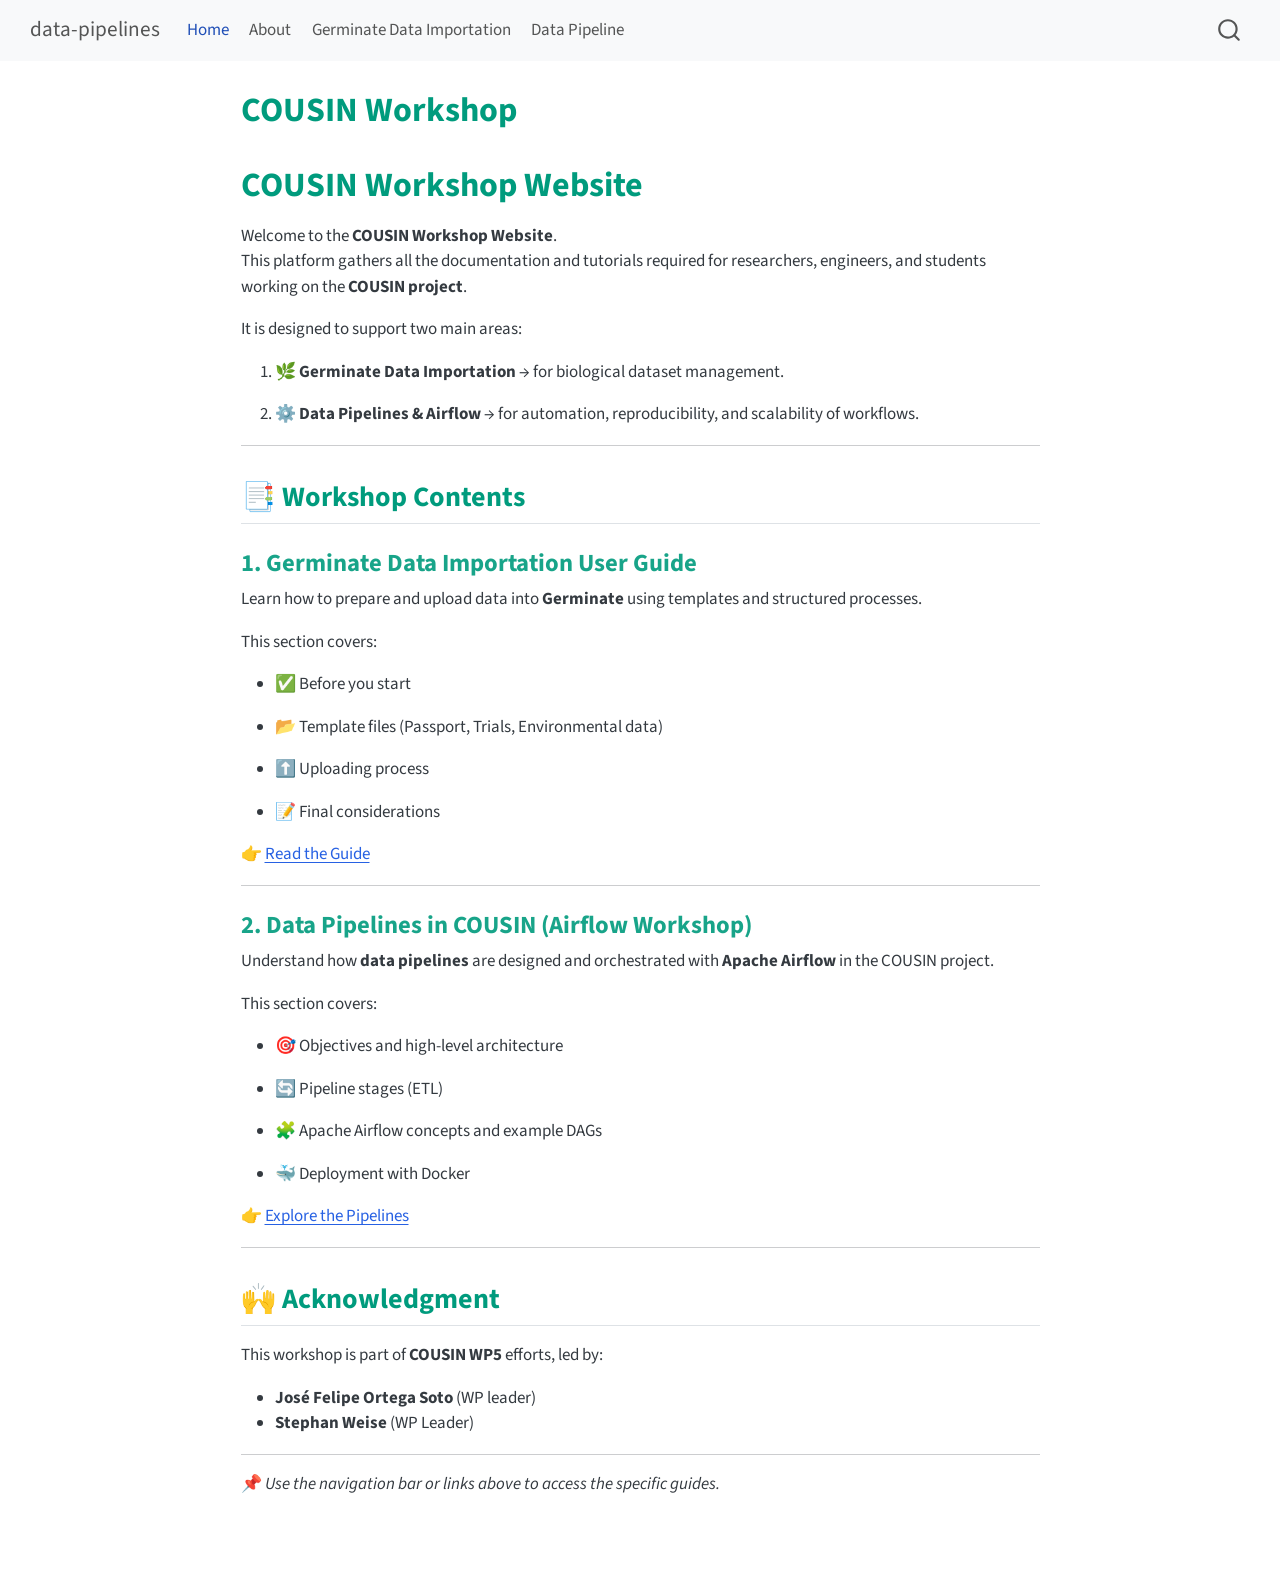
==== index.html @ 31f5e8e0 "Built site for gh-pages" ====
<!DOCTYPE html>
<html xmlns="http://www.w3.org/1999/xhtml" lang="en" xml:lang="en"><head>

<meta charset="utf-8">
<meta name="generator" content="quarto-1.4.554">

<meta name="viewport" content="width=device-width, initial-scale=1.0, user-scalable=yes">


<title>data-pipelines - COUSIN Workshop</title>
<style>
code{white-space: pre-wrap;}
span.smallcaps{font-variant: small-caps;}
div.columns{display: flex; gap: min(4vw, 1.5em);}
div.column{flex: auto; overflow-x: auto;}
div.hanging-indent{margin-left: 1.5em; text-indent: -1.5em;}
ul.task-list{list-style: none;}
ul.task-list li input[type="checkbox"] {
  width: 0.8em;
  margin: 0 0.8em 0.2em -1em; /* quarto-specific, see https://github.com/quarto-dev/quarto-cli/issues/4556 */ 
  vertical-align: middle;
}
</style>


<script src="site_libs/quarto-nav/quarto-nav.js"></script>
<script src="site_libs/quarto-nav/headroom.min.js"></script>
<script src="site_libs/clipboard/clipboard.min.js"></script>
<script src="site_libs/quarto-search/autocomplete.umd.js"></script>
<script src="site_libs/quarto-search/fuse.min.js"></script>
<script src="site_libs/quarto-search/quarto-search.js"></script>
<meta name="quarto:offset" content="./">
<script src="site_libs/quarto-html/quarto.js"></script>
<script src="site_libs/quarto-html/popper.min.js"></script>
<script src="site_libs/quarto-html/tippy.umd.min.js"></script>
<script src="site_libs/quarto-html/anchor.min.js"></script>
<link href="site_libs/quarto-html/tippy.css" rel="stylesheet">
<link href="site_libs/quarto-html/quarto-syntax-highlighting.css" rel="stylesheet" id="quarto-text-highlighting-styles">
<script src="site_libs/bootstrap/bootstrap.min.js"></script>
<link href="site_libs/bootstrap/bootstrap-icons.css" rel="stylesheet">
<link href="site_libs/bootstrap/bootstrap.min.css" rel="stylesheet" id="quarto-bootstrap" data-mode="light">
<script id="quarto-search-options" type="application/json">{
  "location": "navbar",
  "copy-button": false,
  "collapse-after": 3,
  "panel-placement": "end",
  "type": "overlay",
  "limit": 50,
  "keyboard-shortcut": [
    "f",
    "/",
    "s"
  ],
  "show-item-context": false,
  "language": {
    "search-no-results-text": "No results",
    "search-matching-documents-text": "matching documents",
    "search-copy-link-title": "Copy link to search",
    "search-hide-matches-text": "Hide additional matches",
    "search-more-match-text": "more match in this document",
    "search-more-matches-text": "more matches in this document",
    "search-clear-button-title": "Clear",
    "search-text-placeholder": "",
    "search-detached-cancel-button-title": "Cancel",
    "search-submit-button-title": "Submit",
    "search-label": "Search"
  }
}</script>


<link rel="stylesheet" href="styles.css">
</head>

<body class="nav-fixed fullcontent">

<div id="quarto-search-results"></div>
  <header id="quarto-header" class="headroom fixed-top">
    <nav class="navbar navbar-expand-lg " data-bs-theme="dark">
      <div class="navbar-container container-fluid">
      <div class="navbar-brand-container mx-auto">
    <a class="navbar-brand" href="./index.html">
    <span class="navbar-title">data-pipelines</span>
    </a>
  </div>
            <div id="quarto-search" class="" title="Search"></div>
          <button class="navbar-toggler" type="button" data-bs-toggle="collapse" data-bs-target="#navbarCollapse" aria-controls="navbarCollapse" aria-expanded="false" aria-label="Toggle navigation" onclick="if (window.quartoToggleHeadroom) { window.quartoToggleHeadroom(); }">
  <span class="navbar-toggler-icon"></span>
</button>
          <div class="collapse navbar-collapse" id="navbarCollapse">
            <ul class="navbar-nav navbar-nav-scroll me-auto">
  <li class="nav-item">
    <a class="nav-link active" href="./index.html" aria-current="page"> 
<span class="menu-text">Home</span></a>
  </li>  
  <li class="nav-item">
    <a class="nav-link" href="./about.html"> 
<span class="menu-text">About</span></a>
  </li>  
  <li class="nav-item">
    <a class="nav-link" href="./germinate/index.html"> 
<span class="menu-text">Germinate Data Importation</span></a>
  </li>  
  <li class="nav-item">
    <a class="nav-link" href="./pipeline/index.html"> 
<span class="menu-text">Data Pipeline</span></a>
  </li>  
</ul>
          </div> <!-- /navcollapse -->
          <div class="quarto-navbar-tools">
</div>
      </div> <!-- /container-fluid -->
    </nav>
</header>
<!-- content -->
<div id="quarto-content" class="quarto-container page-columns page-rows-contents page-layout-article page-navbar">
<!-- sidebar -->
<!-- margin-sidebar -->
    
<!-- main -->
<main class="content" id="quarto-document-content">

<header id="title-block-header" class="quarto-title-block default">
<div class="quarto-title">
<h1 class="title">COUSIN Workshop</h1>
</div>



<div class="quarto-title-meta">

    
  
    
  </div>
  


</header>


<section id="cousin-workshop-website" class="level1">
<h1>COUSIN Workshop Website</h1>
<p>Welcome to the <strong>COUSIN Workshop Website</strong>.<br>
This platform gathers all the documentation and tutorials required for researchers, engineers, and students working on the <strong>COUSIN project</strong>.</p>
<p>It is designed to support two main areas:</p>
<ol type="1">
<li><p>🌿 <strong>Germinate Data Importation</strong> → for biological dataset management.</p></li>
<li><p>⚙️ <strong>Data Pipelines &amp; Airflow</strong> → for automation, reproducibility, and scalability of workflows.</p></li>
</ol>
<hr>
<section id="workshop-contents" class="level2">
<h2 class="anchored" data-anchor-id="workshop-contents">📑 Workshop Contents</h2>
<section id="germinate-data-importation-user-guide" class="level3">
<h3 class="anchored" data-anchor-id="germinate-data-importation-user-guide">1. Germinate Data Importation User Guide</h3>
<p>Learn how to prepare and upload data into <strong>Germinate</strong> using templates and structured processes.</p>
<p>This section covers:</p>
<ul>
<li><p>✅ Before you start</p></li>
<li><p>📂 Template files (Passport, Trials, Environmental data)</p></li>
<li><p>⬆️ Uploading process</p></li>
<li><p>📝 Final considerations</p></li>
</ul>
<p>👉 <a href="https://cousin-he.github.io/data-pipelines/germinate/">Read the Guide</a></p>
<hr>
</section>
<section id="data-pipelines-in-cousin-airflow-workshop" class="level3">
<h3 class="anchored" data-anchor-id="data-pipelines-in-cousin-airflow-workshop">2. Data Pipelines in COUSIN (Airflow Workshop)</h3>
<p>Understand how <strong>data pipelines</strong> are designed and orchestrated with <strong>Apache Airflow</strong> in the COUSIN project.</p>
<p>This section covers:</p>
<ul>
<li><p>🎯 Objectives and high-level architecture</p></li>
<li><p>🔄 Pipeline stages (ETL)</p></li>
<li><p>🧩 Apache Airflow concepts and example DAGs</p></li>
<li><p>🐳 Deployment with Docker</p></li>
</ul>
<p>👉 <a href="https://cousin-he.github.io/data-pipelines/pipeline/">Explore the Pipelines</a></p>
<hr>
</section>
</section>
<section id="acknowledgment" class="level2">
<h2 class="anchored" data-anchor-id="acknowledgment">🙌 Acknowledgment</h2>
<p>This workshop is part of <strong>COUSIN WP5</strong> efforts, led by:</p>
<ul>
<li><strong>José Felipe Ortega Soto</strong> (WP leader)</li>
<li><strong>Stephan Weise</strong> (WP Leader)</li>
</ul>
<hr>
<p>📌 <em>Use the navigation bar or links above to access the specific guides.</em></p>


</section>
</section>

</main> <!-- /main -->
<script id="quarto-html-after-body" type="application/javascript">
window.document.addEventListener("DOMContentLoaded", function (event) {
  const toggleBodyColorMode = (bsSheetEl) => {
    const mode = bsSheetEl.getAttribute("data-mode");
    const bodyEl = window.document.querySelector("body");
    if (mode === "dark") {
      bodyEl.classList.add("quarto-dark");
      bodyEl.classList.remove("quarto-light");
    } else {
      bodyEl.classList.add("quarto-light");
      bodyEl.classList.remove("quarto-dark");
    }
  }
  const toggleBodyColorPrimary = () => {
    const bsSheetEl = window.document.querySelector("link#quarto-bootstrap");
    if (bsSheetEl) {
      toggleBodyColorMode(bsSheetEl);
    }
  }
  toggleBodyColorPrimary();  
  const icon = "";
  const anchorJS = new window.AnchorJS();
  anchorJS.options = {
    placement: 'right',
    icon: icon
  };
  anchorJS.add('.anchored');
  const isCodeAnnotation = (el) => {
    for (const clz of el.classList) {
      if (clz.startsWith('code-annotation-')) {                     
        return true;
      }
    }
    return false;
  }
  const clipboard = new window.ClipboardJS('.code-copy-button', {
    text: function(trigger) {
      const codeEl = trigger.previousElementSibling.cloneNode(true);
      for (const childEl of codeEl.children) {
        if (isCodeAnnotation(childEl)) {
          childEl.remove();
        }
      }
      return codeEl.innerText;
    }
  });
  clipboard.on('success', function(e) {
    // button target
    const button = e.trigger;
    // don't keep focus
    button.blur();
    // flash "checked"
    button.classList.add('code-copy-button-checked');
    var currentTitle = button.getAttribute("title");
    button.setAttribute("title", "Copied!");
    let tooltip;
    if (window.bootstrap) {
      button.setAttribute("data-bs-toggle", "tooltip");
      button.setAttribute("data-bs-placement", "left");
      button.setAttribute("data-bs-title", "Copied!");
      tooltip = new bootstrap.Tooltip(button, 
        { trigger: "manual", 
          customClass: "code-copy-button-tooltip",
          offset: [0, -8]});
      tooltip.show();    
    }
    setTimeout(function() {
      if (tooltip) {
        tooltip.hide();
        button.removeAttribute("data-bs-title");
        button.removeAttribute("data-bs-toggle");
        button.removeAttribute("data-bs-placement");
      }
      button.setAttribute("title", currentTitle);
      button.classList.remove('code-copy-button-checked');
    }, 1000);
    // clear code selection
    e.clearSelection();
  });
    var localhostRegex = new RegExp(/^(?:http|https):\/\/localhost\:?[0-9]*\//);
    var mailtoRegex = new RegExp(/^mailto:/);
      var filterRegex = new RegExp("https:\/\/cousin-he\.github\.io\/data-templates-workshop\/");
    var isInternal = (href) => {
        return filterRegex.test(href) || localhostRegex.test(href) || mailtoRegex.test(href);
    }
    // Inspect non-navigation links and adorn them if external
 	var links = window.document.querySelectorAll('a[href]:not(.nav-link):not(.navbar-brand):not(.toc-action):not(.sidebar-link):not(.sidebar-item-toggle):not(.pagination-link):not(.no-external):not([aria-hidden]):not(.dropdown-item):not(.quarto-navigation-tool)');
    for (var i=0; i<links.length; i++) {
      const link = links[i];
      if (!isInternal(link.href)) {
        // undo the damage that might have been done by quarto-nav.js in the case of
        // links that we want to consider external
        if (link.dataset.originalHref !== undefined) {
          link.href = link.dataset.originalHref;
        }
      }
    }
  function tippyHover(el, contentFn, onTriggerFn, onUntriggerFn) {
    const config = {
      allowHTML: true,
      maxWidth: 500,
      delay: 100,
      arrow: false,
      appendTo: function(el) {
          return el.parentElement;
      },
      interactive: true,
      interactiveBorder: 10,
      theme: 'quarto',
      placement: 'bottom-start',
    };
    if (contentFn) {
      config.content = contentFn;
    }
    if (onTriggerFn) {
      config.onTrigger = onTriggerFn;
    }
    if (onUntriggerFn) {
      config.onUntrigger = onUntriggerFn;
    }
    window.tippy(el, config); 
  }
  const noterefs = window.document.querySelectorAll('a[role="doc-noteref"]');
  for (var i=0; i<noterefs.length; i++) {
    const ref = noterefs[i];
    tippyHover(ref, function() {
      // use id or data attribute instead here
      let href = ref.getAttribute('data-footnote-href') || ref.getAttribute('href');
      try { href = new URL(href).hash; } catch {}
      const id = href.replace(/^#\/?/, "");
      const note = window.document.getElementById(id);
      if (note) {
        return note.innerHTML;
      } else {
        return "";
      }
    });
  }
  const xrefs = window.document.querySelectorAll('a.quarto-xref');
  const processXRef = (id, note) => {
    // Strip column container classes
    const stripColumnClz = (el) => {
      el.classList.remove("page-full", "page-columns");
      if (el.children) {
        for (const child of el.children) {
          stripColumnClz(child);
        }
      }
    }
    stripColumnClz(note)
    if (id === null || id.startsWith('sec-')) {
      // Special case sections, only their first couple elements
      const container = document.createElement("div");
      if (note.children && note.children.length > 2) {
        container.appendChild(note.children[0].cloneNode(true));
        for (let i = 1; i < note.children.length; i++) {
          const child = note.children[i];
          if (child.tagName === "P" && child.innerText === "") {
            continue;
          } else {
            container.appendChild(child.cloneNode(true));
            break;
          }
        }
        if (window.Quarto?.typesetMath) {
          window.Quarto.typesetMath(container);
        }
        return container.innerHTML
      } else {
        if (window.Quarto?.typesetMath) {
          window.Quarto.typesetMath(note);
        }
        return note.innerHTML;
      }
    } else {
      // Remove any anchor links if they are present
      const anchorLink = note.querySelector('a.anchorjs-link');
      if (anchorLink) {
        anchorLink.remove();
      }
      if (window.Quarto?.typesetMath) {
        window.Quarto.typesetMath(note);
      }
      // TODO in 1.5, we should make sure this works without a callout special case
      if (note.classList.contains("callout")) {
        return note.outerHTML;
      } else {
        return note.innerHTML;
      }
    }
  }
  for (var i=0; i<xrefs.length; i++) {
    const xref = xrefs[i];
    tippyHover(xref, undefined, function(instance) {
      instance.disable();
      let url = xref.getAttribute('href');
      let hash = undefined; 
      if (url.startsWith('#')) {
        hash = url;
      } else {
        try { hash = new URL(url).hash; } catch {}
      }
      if (hash) {
        const id = hash.replace(/^#\/?/, "");
        const note = window.document.getElementById(id);
        if (note !== null) {
          try {
            const html = processXRef(id, note.cloneNode(true));
            instance.setContent(html);
          } finally {
            instance.enable();
            instance.show();
          }
        } else {
          // See if we can fetch this
          fetch(url.split('#')[0])
          .then(res => res.text())
          .then(html => {
            const parser = new DOMParser();
            const htmlDoc = parser.parseFromString(html, "text/html");
            const note = htmlDoc.getElementById(id);
            if (note !== null) {
              const html = processXRef(id, note);
              instance.setContent(html);
            } 
          }).finally(() => {
            instance.enable();
            instance.show();
          });
        }
      } else {
        // See if we can fetch a full url (with no hash to target)
        // This is a special case and we should probably do some content thinning / targeting
        fetch(url)
        .then(res => res.text())
        .then(html => {
          const parser = new DOMParser();
          const htmlDoc = parser.parseFromString(html, "text/html");
          const note = htmlDoc.querySelector('main.content');
          if (note !== null) {
            // This should only happen for chapter cross references
            // (since there is no id in the URL)
            // remove the first header
            if (note.children.length > 0 && note.children[0].tagName === "HEADER") {
              note.children[0].remove();
            }
            const html = processXRef(null, note);
            instance.setContent(html);
          } 
        }).finally(() => {
          instance.enable();
          instance.show();
        });
      }
    }, function(instance) {
    });
  }
      let selectedAnnoteEl;
      const selectorForAnnotation = ( cell, annotation) => {
        let cellAttr = 'data-code-cell="' + cell + '"';
        let lineAttr = 'data-code-annotation="' +  annotation + '"';
        const selector = 'span[' + cellAttr + '][' + lineAttr + ']';
        return selector;
      }
      const selectCodeLines = (annoteEl) => {
        const doc = window.document;
        const targetCell = annoteEl.getAttribute("data-target-cell");
        const targetAnnotation = annoteEl.getAttribute("data-target-annotation");
        const annoteSpan = window.document.querySelector(selectorForAnnotation(targetCell, targetAnnotation));
        const lines = annoteSpan.getAttribute("data-code-lines").split(",");
        const lineIds = lines.map((line) => {
          return targetCell + "-" + line;
        })
        let top = null;
        let height = null;
        let parent = null;
        if (lineIds.length > 0) {
            //compute the position of the single el (top and bottom and make a div)
            const el = window.document.getElementById(lineIds[0]);
            top = el.offsetTop;
            height = el.offsetHeight;
            parent = el.parentElement.parentElement;
          if (lineIds.length > 1) {
            const lastEl = window.document.getElementById(lineIds[lineIds.length - 1]);
            const bottom = lastEl.offsetTop + lastEl.offsetHeight;
            height = bottom - top;
          }
          if (top !== null && height !== null && parent !== null) {
            // cook up a div (if necessary) and position it 
            let div = window.document.getElementById("code-annotation-line-highlight");
            if (div === null) {
              div = window.document.createElement("div");
              div.setAttribute("id", "code-annotation-line-highlight");
              div.style.position = 'absolute';
              parent.appendChild(div);
            }
            div.style.top = top - 2 + "px";
            div.style.height = height + 4 + "px";
            div.style.left = 0;
            let gutterDiv = window.document.getElementById("code-annotation-line-highlight-gutter");
            if (gutterDiv === null) {
              gutterDiv = window.document.createElement("div");
              gutterDiv.setAttribute("id", "code-annotation-line-highlight-gutter");
              gutterDiv.style.position = 'absolute';
              const codeCell = window.document.getElementById(targetCell);
              const gutter = codeCell.querySelector('.code-annotation-gutter');
              gutter.appendChild(gutterDiv);
            }
            gutterDiv.style.top = top - 2 + "px";
            gutterDiv.style.height = height + 4 + "px";
          }
          selectedAnnoteEl = annoteEl;
        }
      };
      const unselectCodeLines = () => {
        const elementsIds = ["code-annotation-line-highlight", "code-annotation-line-highlight-gutter"];
        elementsIds.forEach((elId) => {
          const div = window.document.getElementById(elId);
          if (div) {
            div.remove();
          }
        });
        selectedAnnoteEl = undefined;
      };
        // Handle positioning of the toggle
    window.addEventListener(
      "resize",
      throttle(() => {
        elRect = undefined;
        if (selectedAnnoteEl) {
          selectCodeLines(selectedAnnoteEl);
        }
      }, 10)
    );
    function throttle(fn, ms) {
    let throttle = false;
    let timer;
      return (...args) => {
        if(!throttle) { // first call gets through
            fn.apply(this, args);
            throttle = true;
        } else { // all the others get throttled
            if(timer) clearTimeout(timer); // cancel #2
            timer = setTimeout(() => {
              fn.apply(this, args);
              timer = throttle = false;
            }, ms);
        }
      };
    }
      // Attach click handler to the DT
      const annoteDls = window.document.querySelectorAll('dt[data-target-cell]');
      for (const annoteDlNode of annoteDls) {
        annoteDlNode.addEventListener('click', (event) => {
          const clickedEl = event.target;
          if (clickedEl !== selectedAnnoteEl) {
            unselectCodeLines();
            const activeEl = window.document.querySelector('dt[data-target-cell].code-annotation-active');
            if (activeEl) {
              activeEl.classList.remove('code-annotation-active');
            }
            selectCodeLines(clickedEl);
            clickedEl.classList.add('code-annotation-active');
          } else {
            // Unselect the line
            unselectCodeLines();
            clickedEl.classList.remove('code-annotation-active');
          }
        });
      }
  const findCites = (el) => {
    const parentEl = el.parentElement;
    if (parentEl) {
      const cites = parentEl.dataset.cites;
      if (cites) {
        return {
          el,
          cites: cites.split(' ')
        };
      } else {
        return findCites(el.parentElement)
      }
    } else {
      return undefined;
    }
  };
  var bibliorefs = window.document.querySelectorAll('a[role="doc-biblioref"]');
  for (var i=0; i<bibliorefs.length; i++) {
    const ref = bibliorefs[i];
    const citeInfo = findCites(ref);
    if (citeInfo) {
      tippyHover(citeInfo.el, function() {
        var popup = window.document.createElement('div');
        citeInfo.cites.forEach(function(cite) {
          var citeDiv = window.document.createElement('div');
          citeDiv.classList.add('hanging-indent');
          citeDiv.classList.add('csl-entry');
          var biblioDiv = window.document.getElementById('ref-' + cite);
          if (biblioDiv) {
            citeDiv.innerHTML = biblioDiv.innerHTML;
          }
          popup.appendChild(citeDiv);
        });
        return popup.innerHTML;
      });
    }
  }
});
</script>
</div> <!-- /content -->




</body></html>
---- site_libs/quarto-html/tippy.css ----
.tippy-box[data-animation=fade][data-state=hidden]{opacity:0}[data-tippy-root]{max-width:calc(100vw - 10px)}.tippy-box{position:relative;background-color:#333;color:#fff;border-radius:4px;font-size:14px;line-height:1.4;white-space:normal;outline:0;transition-property:transform,visibility,opacity}.tippy-box[data-placement^=top]>.tippy-arrow{bottom:0}.tippy-box[data-placement^=top]>.tippy-arrow:before{bottom:-7px;left:0;border-width:8px 8px 0;border-top-color:initial;transform-origin:center top}.tippy-box[data-placement^=bottom]>.tippy-arrow{top:0}.tippy-box[data-placement^=bottom]>.tippy-arrow:before{top:-7px;left:0;border-width:0 8px 8px;border-bottom-color:initial;transform-origin:center bottom}.tippy-box[data-placement^=left]>.tippy-arrow{right:0}.tippy-box[data-placement^=left]>.tippy-arrow:before{border-width:8px 0 8px 8px;border-left-color:initial;right:-7px;transform-origin:center left}.tippy-box[data-placement^=right]>.tippy-arrow{left:0}.tippy-box[data-placement^=right]>.tippy-arrow:before{left:-7px;border-width:8px 8px 8px 0;border-right-color:initial;transform-origin:center right}.tippy-box[data-inertia][data-state=visible]{transition-timing-function:cubic-bezier(.54,1.5,.38,1.11)}.tippy-arrow{width:16px;height:16px;color:#333}.tippy-arrow:before{content:"";position:absolute;border-color:transparent;border-style:solid}.tippy-content{position:relative;padding:5px 9px;z-index:1}
---- site_libs/quarto-html/quarto-syntax-highlighting.css ----
/* quarto syntax highlight colors */
:root {
  --quarto-hl-ot-color: #003B4F;
  --quarto-hl-at-color: #657422;
  --quarto-hl-ss-color: #20794D;
  --quarto-hl-an-color: #5E5E5E;
  --quarto-hl-fu-color: #4758AB;
  --quarto-hl-st-color: #20794D;
  --quarto-hl-cf-color: #003B4F;
  --quarto-hl-op-color: #5E5E5E;
  --quarto-hl-er-color: #AD0000;
  --quarto-hl-bn-color: #AD0000;
  --quarto-hl-al-color: #AD0000;
  --quarto-hl-va-color: #111111;
  --quarto-hl-bu-color: inherit;
  --quarto-hl-ex-color: inherit;
  --quarto-hl-pp-color: #AD0000;
  --quarto-hl-in-color: #5E5E5E;
  --quarto-hl-vs-color: #20794D;
  --quarto-hl-wa-color: #5E5E5E;
  --quarto-hl-do-color: #5E5E5E;
  --quarto-hl-im-color: #00769E;
  --quarto-hl-ch-color: #20794D;
  --quarto-hl-dt-color: #AD0000;
  --quarto-hl-fl-color: #AD0000;
  --quarto-hl-co-color: #5E5E5E;
  --quarto-hl-cv-color: #5E5E5E;
  --quarto-hl-cn-color: #8f5902;
  --quarto-hl-sc-color: #5E5E5E;
  --quarto-hl-dv-color: #AD0000;
  --quarto-hl-kw-color: #003B4F;
}

/* other quarto variables */
:root {
  --quarto-font-monospace: SFMono-Regular, Menlo, Monaco, Consolas, "Liberation Mono", "Courier New", monospace;
}

pre > code.sourceCode > span {
  color: #003B4F;
}

code span {
  color: #003B4F;
}

code.sourceCode > span {
  color: #003B4F;
}

div.sourceCode,
div.sourceCode pre.sourceCode {
  color: #003B4F;
}

code span.ot {
  color: #003B4F;
  font-style: inherit;
}

code span.at {
  color: #657422;
  font-style: inherit;
}

code span.ss {
  color: #20794D;
  font-style: inherit;
}

code span.an {
  color: #5E5E5E;
  font-style: inherit;
}

code span.fu {
  color: #4758AB;
  font-style: inherit;
}

code span.st {
  color: #20794D;
  font-style: inherit;
}

code span.cf {
  color: #003B4F;
  font-style: inherit;
}

code span.op {
  color: #5E5E5E;
  font-style: inherit;
}

code span.er {
  color: #AD0000;
  font-style: inherit;
}

code span.bn {
  color: #AD0000;
  font-style: inherit;
}

code span.al {
  color: #AD0000;
  font-style: inherit;
}

code span.va {
  color: #111111;
  font-style: inherit;
}

code span.bu {
  font-style: inherit;
}

code span.ex {
  font-style: inherit;
}

code span.pp {
  color: #AD0000;
  font-style: inherit;
}

code span.in {
  color: #5E5E5E;
  font-style: inherit;
}

code span.vs {
  color: #20794D;
  font-style: inherit;
}

code span.wa {
  color: #5E5E5E;
  font-style: italic;
}

code span.do {
  color: #5E5E5E;
  font-style: italic;
}

code span.im {
  color: #00769E;
  font-style: inherit;
}

code span.ch {
  color: #20794D;
  font-style: inherit;
}

code span.dt {
  color: #AD0000;
  font-style: inherit;
}

code span.fl {
  color: #AD0000;
  font-style: inherit;
}

code span.co {
  color: #5E5E5E;
  font-style: inherit;
}

code span.cv {
  color: #5E5E5E;
  font-style: italic;
}

code span.cn {
  color: #8f5902;
  font-style: inherit;
}

code span.sc {
  color: #5E5E5E;
  font-style: inherit;
}

code span.dv {
  color: #AD0000;
  font-style: inherit;
}

code span.kw {
  color: #003B4F;
  font-style: inherit;
}

.prevent-inlining {
  content: "</";
}

/*# sourceMappingURL=debc5d5d77c3f9108843748ff7464032.css.map */
---- styles.css ----
/* css styles */
/* Couleur personnalisée pour les titres */
h1, h2, h3, h4, h5, h6 {
  color: #009B7D;
  font-weight: bold;
}

/* Spécifiquement pour les numéros et titres des sections */
.section-title, .quarto-section-number {
  color: #009B7D;
}
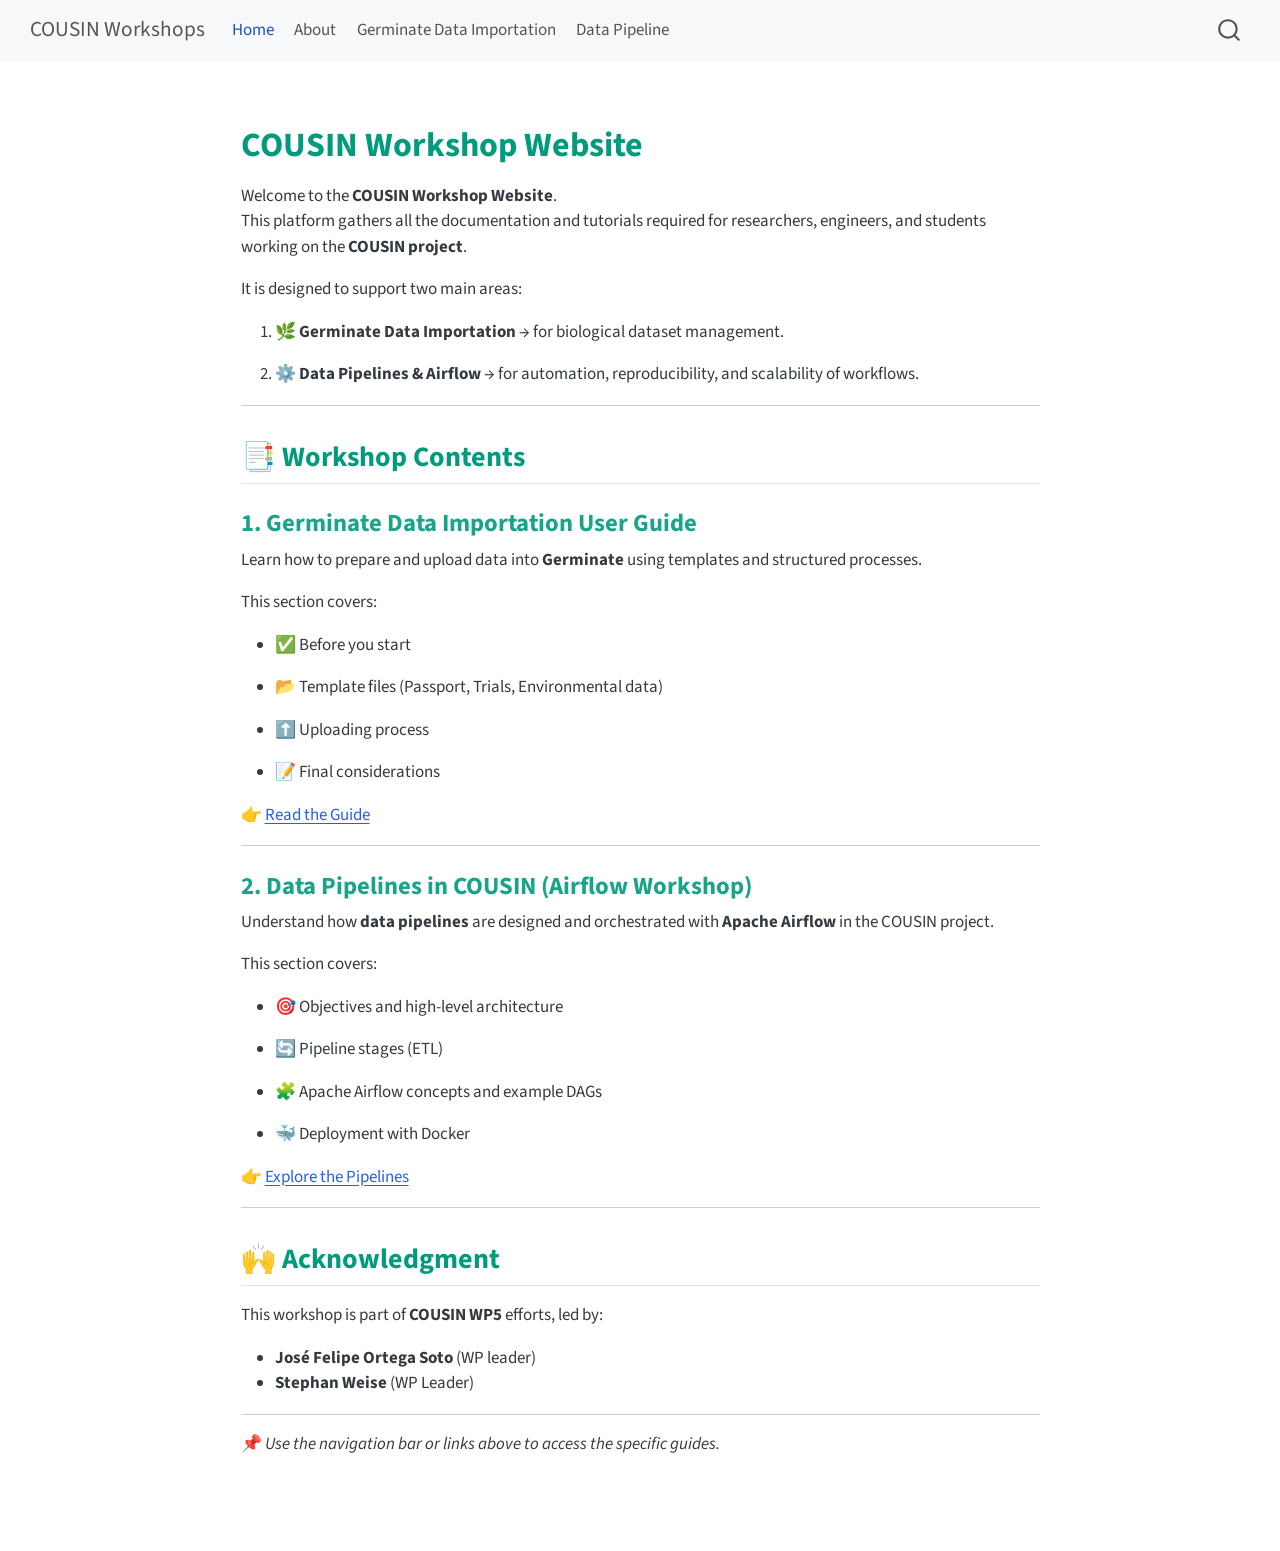
==== commit c7d763b2: "Built site for gh-pages" ====
--- a/index.html
+++ b/index.html
@@ -7,7 +7,7 @@
 <meta name="viewport" content="width=device-width, initial-scale=1.0, user-scalable=yes">
 
 
-<title>data-pipelines - COUSIN Workshop</title>
+<title>COUSIN Workshops -</title>
 <style>
 code{white-space: pre-wrap;}
 span.smallcaps{font-variant: small-caps;}
@@ -79,7 +79,7 @@
       <div class="navbar-container container-fluid">
       <div class="navbar-brand-container mx-auto">
     <a class="navbar-brand" href="./index.html">
-    <span class="navbar-title">data-pipelines</span>
+    <span class="navbar-title">COUSIN Workshops</span>
     </a>
   </div>
             <div id="quarto-search" class="" title="Search"></div>
@@ -119,23 +119,7 @@
 <!-- main -->
 <main class="content" id="quarto-document-content">
 
-<header id="title-block-header" class="quarto-title-block default">
-<div class="quarto-title">
-<h1 class="title">COUSIN Workshop</h1>
-</div>
-
-
-
-<div class="quarto-title-meta">
-
-    
-  
-    
-  </div>
-  
-
-
-</header>
+
 
 
 <section id="cousin-workshop-website" class="level1">
